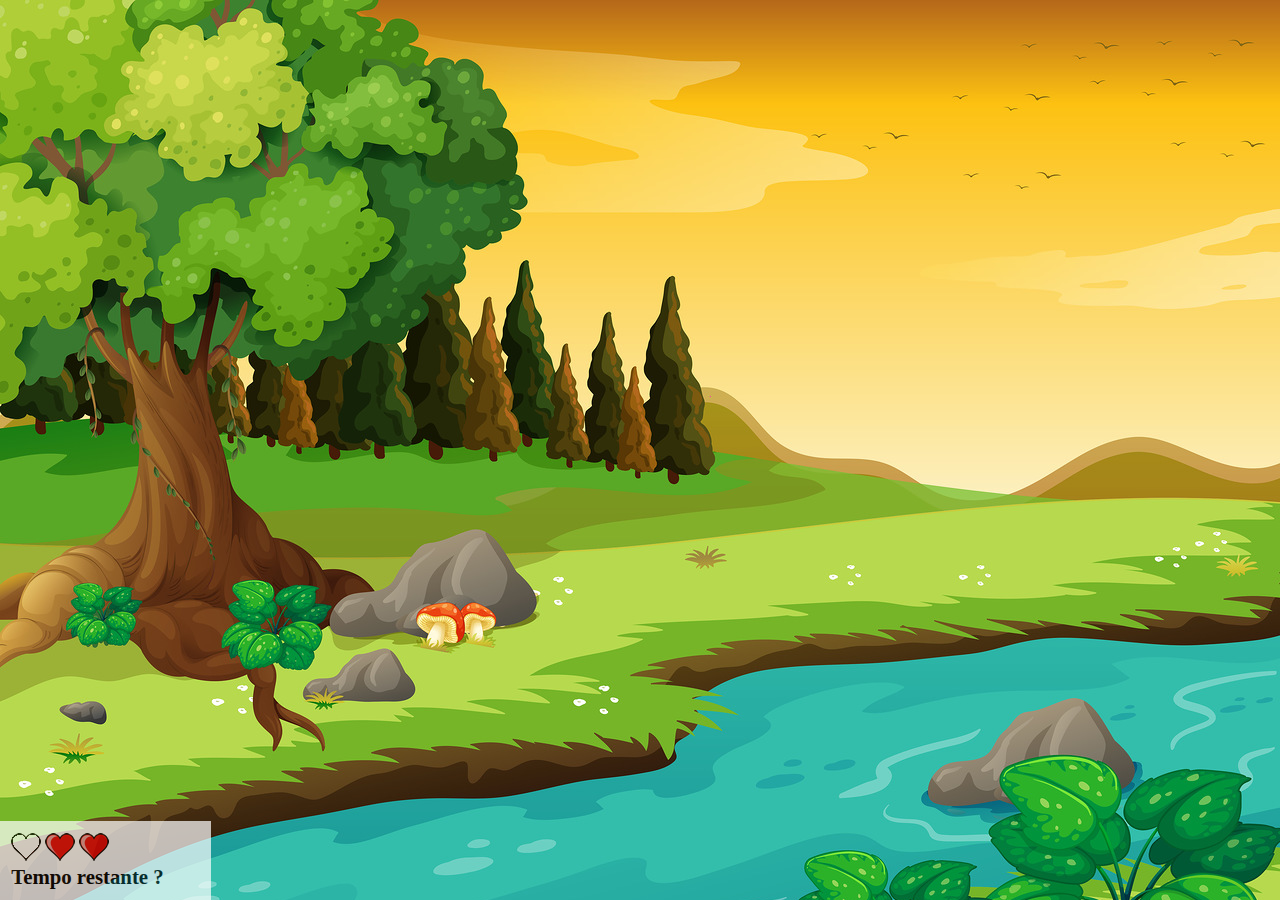
==== index.html @ cc6125c4 "Finalizando painel" ====
<!DOCTYPE html>
<html lang="en">
<head>
    <meta charset="UTF-8">
    <meta name="viewport" content="width=device-width, initial-scale=1.0">
    <link rel="stylesheet" href="css/styles.css">
    <link rel="shortcut icon" href="imagens/icone.jpg" type="image/jpg">
    <title>Jogo Mata Mosquito</title>
</head>
<body onresize="ajustaTamanhoDoPalcoJogo()">

    <div class="painel">
        
        <div class="vidas">
            <img src="imagens/coracao_vazio.png" alt="Coração vazio">
            <img src="imagens/coracao_cheio.png" alt="Coração cheio">
            <img src="imagens/coracao_cheio.png" alt="Coração cheio">
        </div>

        <div class="cronometro">
        Tempo restante ?
        </div>

    </div>
   
    
    <script src="js/script.js"></script>
</body>
</html>
---- css/styles.css ----
body {
    background-image: url(/imagens/bg.jpg);
    background-repeat: no-repeat;
    background-size: 100;
}

.mosquito1 {
    width: 3rem;
    height: 3rem;
    
}

.mosquito2 {
    width: 5rem;
    height: 5rem;
    
}

.mosquito3 {
    width: 7rem;
    height: 7rem;
    
}

.ladoA {
    transform: scaleX(1);
}

.ladoB {
    transform: scaleX(-1);
}

.painel {
    position: absolute;
    width: 11.8rem;
    padding: 0.7rem;
    left: 0px;
    bottom: 0px;
    border-top: solid 1px #fff;
    background-color: #fff;
    opacity: 0.7;
}

.vidas {
   float: left; 
}

.cronometro {
   float: left;
   font-size: 1.3rem;
   font-weight: bold;
}
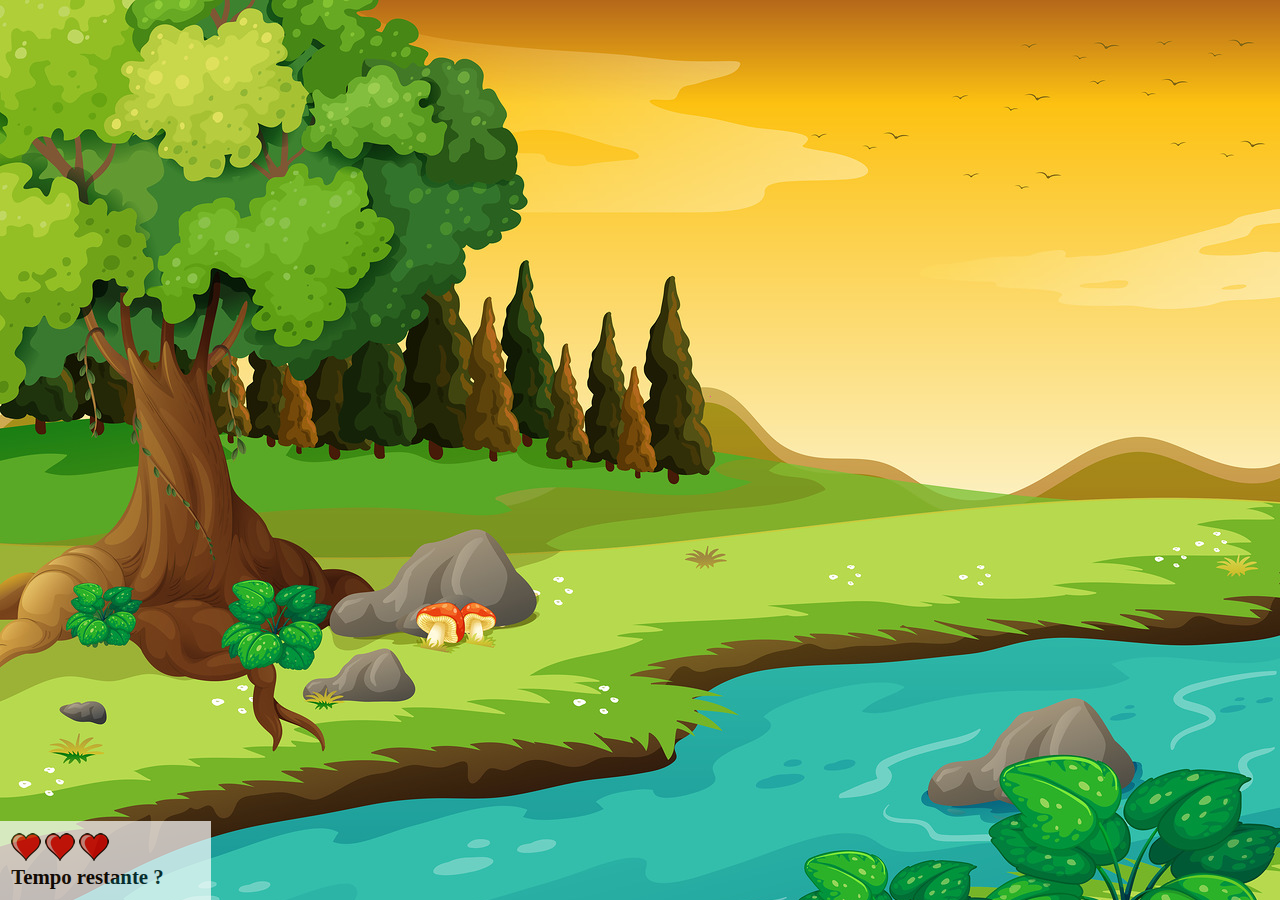
==== commit 5bafe1b5: "Implementando lógica para sumir os corções após sumir os mosquitos" ====
--- a/index.html
+++ b/index.html
@@ -10,11 +10,11 @@
 <body onresize="ajustaTamanhoDoPalcoJogo()">
 
     <div class="painel">
-        
+
         <div class="vidas">
-            <img src="imagens/coracao_vazio.png" alt="Coração vazio">
-            <img src="imagens/coracao_cheio.png" alt="Coração cheio">
-            <img src="imagens/coracao_cheio.png" alt="Coração cheio">
+            <img id="v1" src="imagens/coracao_cheio.png" alt="Coração vazio">
+            <img id="v2" src="imagens/coracao_cheio.png" alt="Coração cheio">
+            <img id="v3" src="imagens/coracao_cheio.png" alt="Coração cheio">
         </div>
 
         <div class="cronometro">
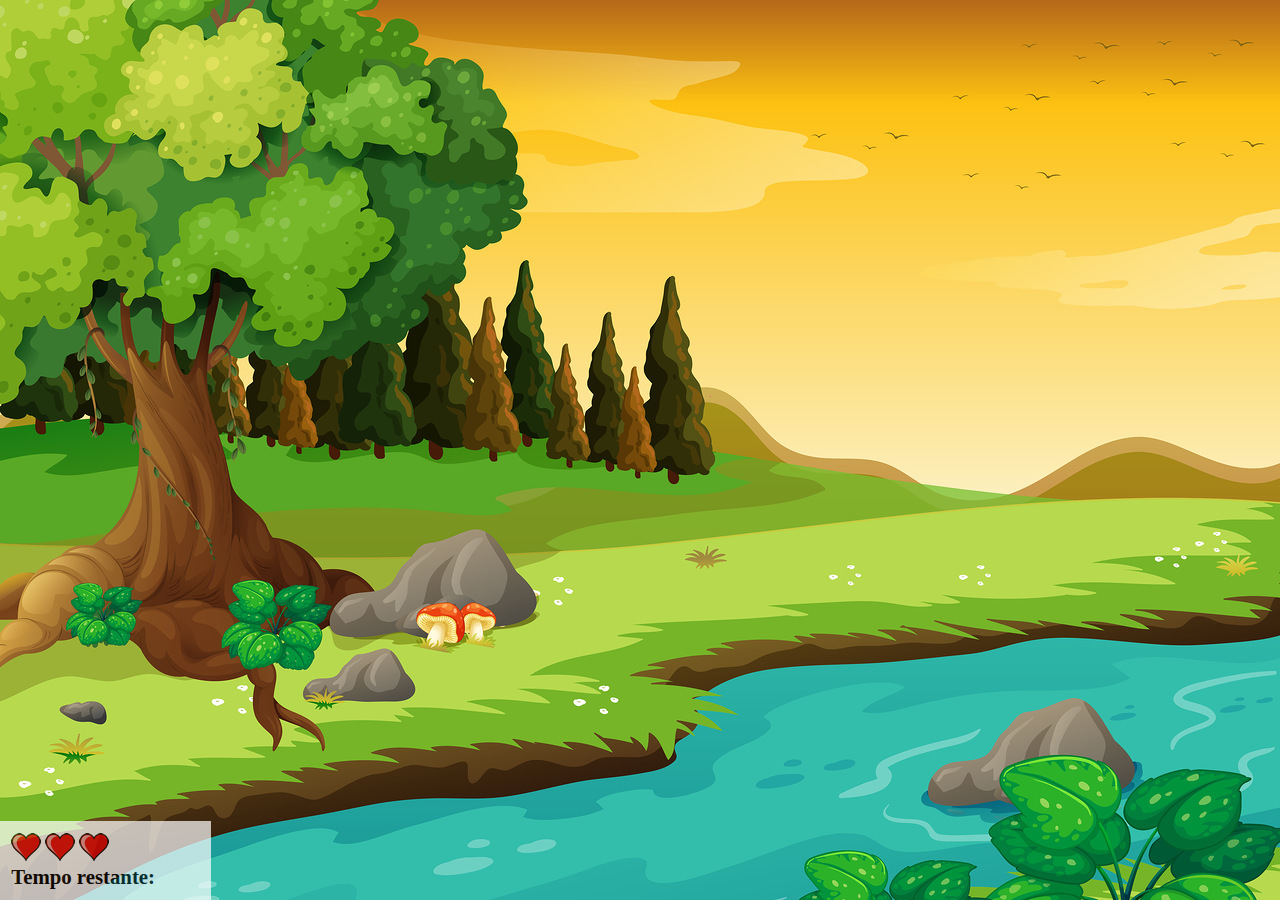
==== commit 96c49aca: "criando o cronometro do jogo" ====
--- a/index.html
+++ b/index.html
@@ -1,5 +1,5 @@
 <!DOCTYPE html>
-<html lang="en">
+<html lang="pt-br">
 <head>
     <meta charset="UTF-8">
     <meta name="viewport" content="width=device-width, initial-scale=1.0">
@@ -18,7 +18,7 @@
         </div>
 
         <div class="cronometro">
-        Tempo restante ?
+        Tempo restante: <span id="cronometro"></span>
         </div>
 
     </div>
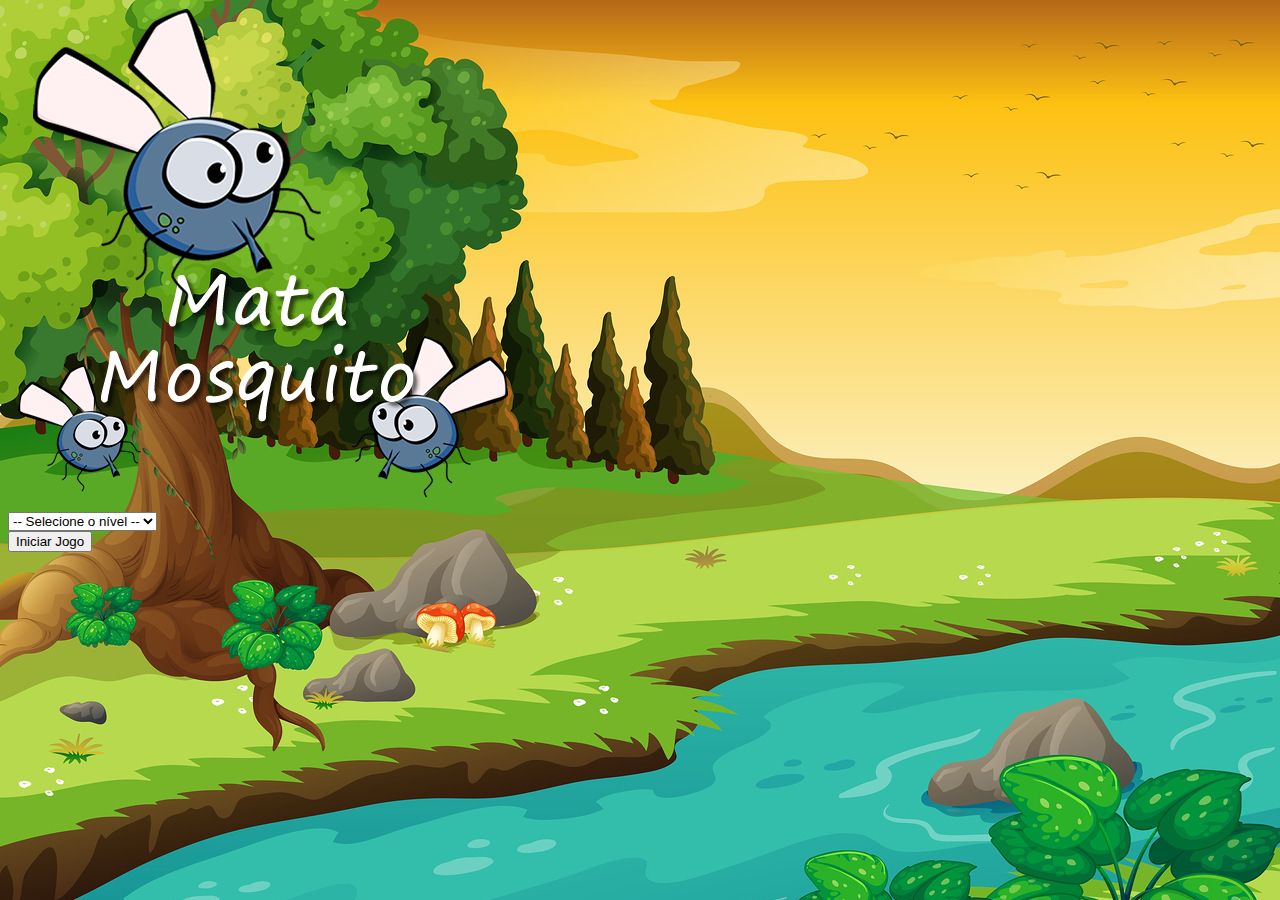
==== commit 0053f346: "Criando página inicial" ====
--- a/index.html
+++ b/index.html
@@ -1,29 +1,59 @@
 <!DOCTYPE html>
 <html lang="pt-br">
-<head>
-    <meta charset="UTF-8">
-    <meta name="viewport" content="width=device-width, initial-scale=1.0">
-    <link rel="stylesheet" href="css/styles.css">
-    <link rel="shortcut icon" href="imagens/icone.jpg" type="image/jpg">
-    <title>Jogo Mata Mosquito</title>
-</head>
-<body onresize="ajustaTamanhoDoPalcoJogo()">
-
-    <div class="painel">
-
-        <div class="vidas">
-            <img id="v1" src="imagens/coracao_cheio.png" alt="Coração vazio">
-            <img id="v2" src="imagens/coracao_cheio.png" alt="Coração cheio">
-            <img id="v3" src="imagens/coracao_cheio.png" alt="Coração cheio">
+  <head>
+    <meta charset="UTF-8" />
+    <meta name="viewport" content="width=device-width, initial-scale=1.0" />
+    <link
+      rel="stylesheet"
+      href="https://cdn.jsdelivr.net/npm/bootstrap@4.6.2/dist/css/bootstrap.min.css"
+      integrity="sha384-xOolHFLEh07PJGoPkLv1IbcEPTNtaed2xpHsD9ESMhqIYd0nLMwNLD69Npy4HI+N"
+      crossorigin="anonymous"
+    />
+    <link rel="stylesheet" href="css/styles.css" />
+    <link
+      rel="shortcut icon"
+      href="imagens/icone-game-over.jpg"
+      type="image/jpg"
+    />
+    <title>Game Over | Fim de Jogo</title>
+  </head>
+  <body>
+    <div class="container">
+      <div class="row">
+        <div class="col">
+          <div class="d-flex justify-content-center">
+            <img src="imagens/game.png" class="img-fluid" alt="Game over" />
+          </div>
         </div>
-
-        <div class="cronometro">
-        Tempo restante: <span id="cronometro"></span>
+      </div>
+      <div class="row">
+        <div class="col">
+          <div class="d-flex justify-content-center">
+            <div class="mb-2">
+              <select class="form-control" id="nivel">
+                <option value="">-- Selecione o nível --</option>
+                <option value="facil">Fácil</option>
+                <option value="normal">Normal</option>
+                <option value="dificil">Difícil</option>
+              </select>
+            </div>
+          </div>
         </div>
-
+      </div>
+      <div class="row">
+        <div class="col">
+          <div class="d-flex justify-content-center">
+            <button
+              type="button"
+              class="btn btn-danger btn-lg"
+              onclick="iniciarJogo()"
+            >
+              Iniciar Jogo
+            </button>
+          </div>
+        </div>
+      </div>
     </div>
-   
-    
-    <script src="js/script.js"></script>
-</body>
-</html>+    <script src="js/index.js"></script>
+  </body>
+</html>
